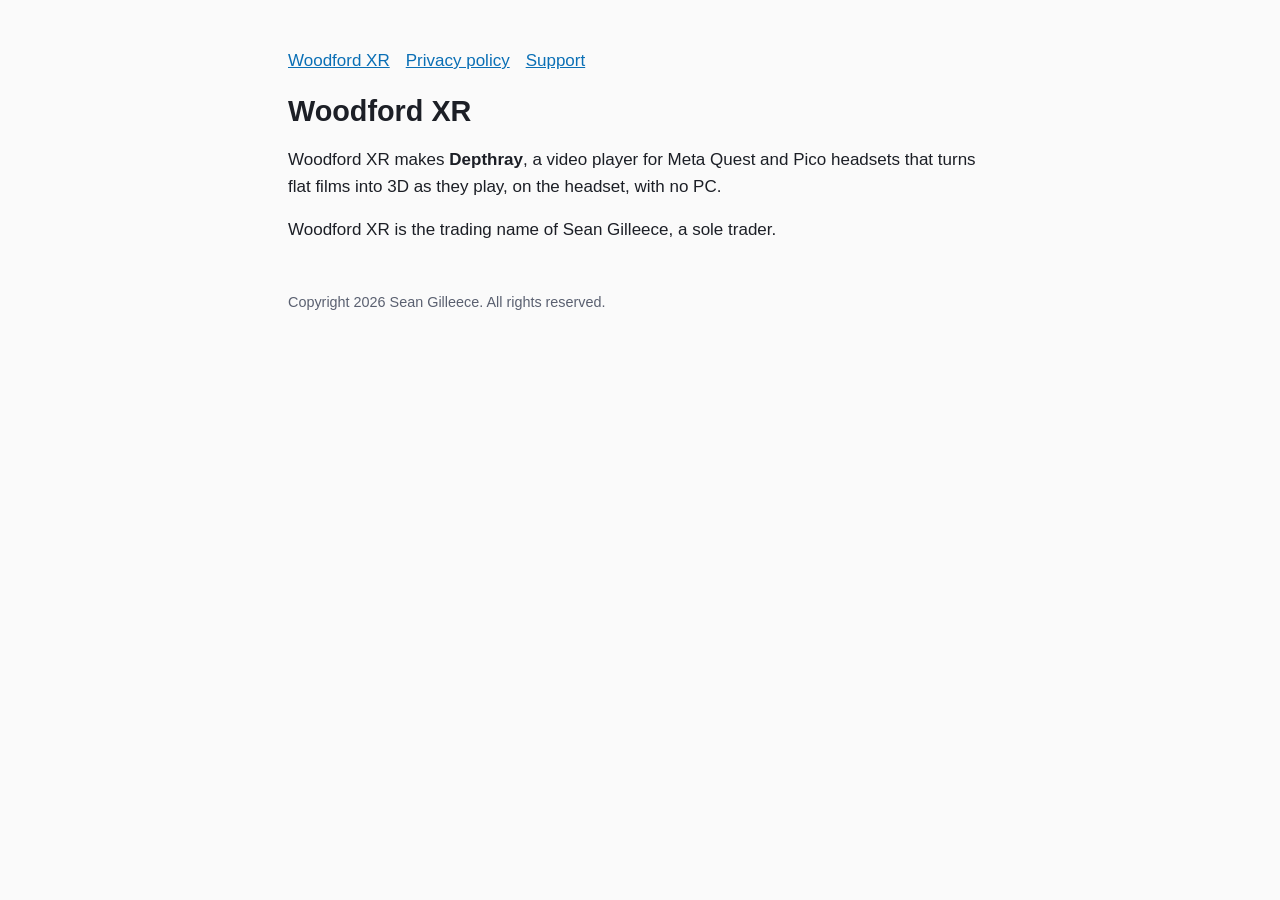
==== index.html @ 8ff9de3e "Woodford XR site: the Depthray privacy policy and support page" ====
<!doctype html>
<html lang="en"><head><meta charset="utf-8"><meta name="viewport" content="width=device-width,initial-scale=1">
<title>Woodford XR</title><link rel="stylesheet" href="style.css"></head>
<body>
<nav><a href="./">Woodford XR</a><a href="privacy.html">Privacy policy</a><a href="support.html">Support</a></nav>
<h1>Woodford XR</h1>
<p>Woodford XR makes <strong>Depthray</strong>, a video player for Meta Quest and Pico headsets that turns flat films into 3D as they play, on the headset, with no PC.</p>
<p>Woodford XR is the trading name of Sean Gilleece, a sole trader.</p>
<footer>Copyright 2026 Sean Gilleece. All rights reserved.</footer>
</body></html>
---- style.css ----
body{max-width:44rem;margin:3rem auto;padding:0 1.25rem;font:17px/1.55 -apple-system,"Segoe UI",Helvetica,Arial,sans-serif;color:#1c1f26;background:#fafafa}
h1,h2{line-height:1.2}h1{font-size:1.8rem}h2{font-size:1.2rem;margin-top:2rem}
a{color:#0a6fb5}nav a{margin-right:1rem}footer{margin-top:3rem;font-size:.9rem;color:#5a6070}
@media(prefers-color-scheme:dark){body{color:#e8eaf0;background:#0f1116}a{color:#6cc0ff}footer{color:#9aa3b5}}
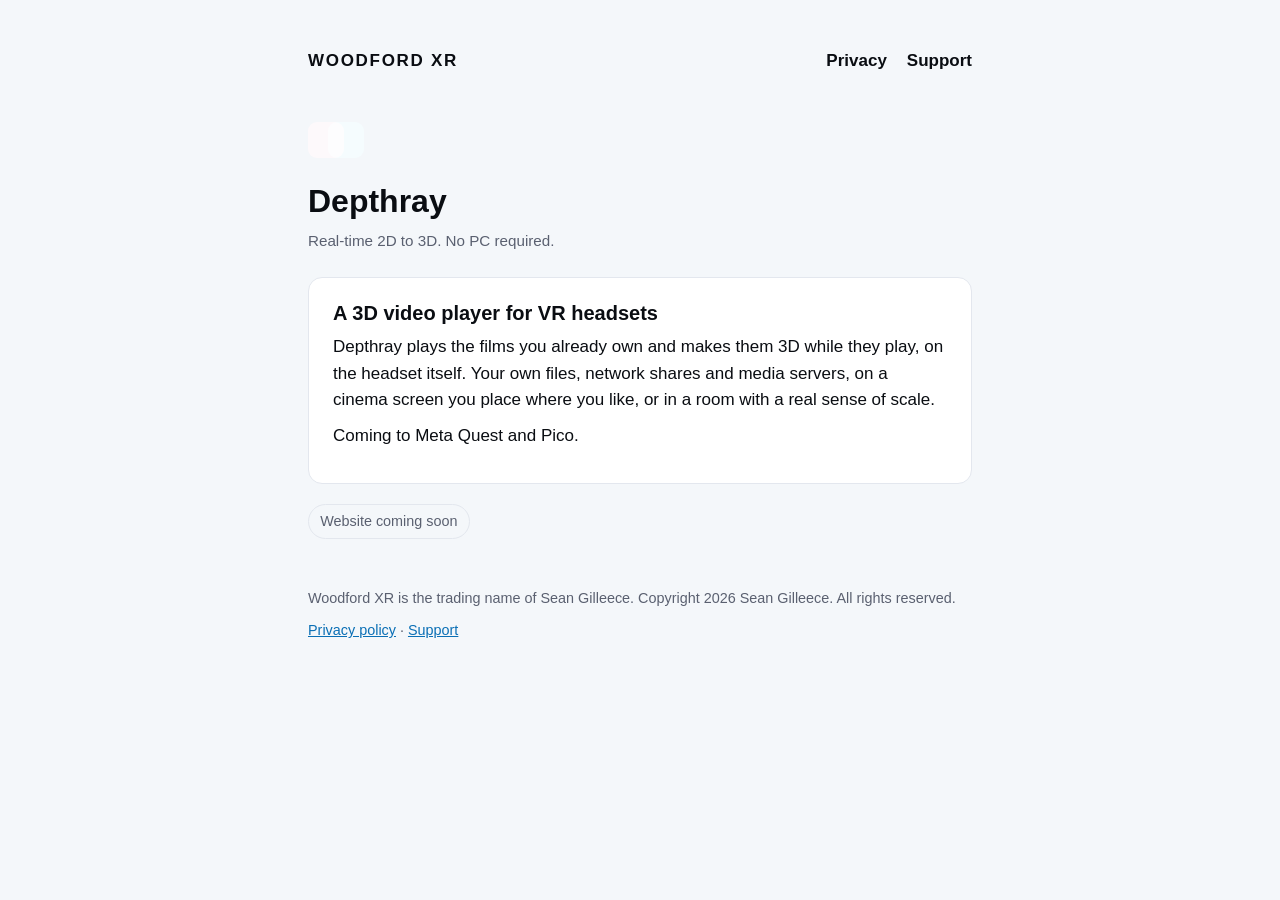
==== commit 229d15a4: "One page product site, the support address" ====
--- a/index.html
+++ b/index.html
@@ -1,10 +1,18 @@
 <!doctype html>
 <html lang="en"><head><meta charset="utf-8"><meta name="viewport" content="width=device-width,initial-scale=1">
-<title>Woodford XR</title><link rel="stylesheet" href="style.css"></head>
-<body>
-<nav><a href="./">Woodford XR</a><a href="privacy.html">Privacy policy</a><a href="support.html">Support</a></nav>
-<h1>Woodford XR</h1>
-<p>Woodford XR makes <strong>Depthray</strong>, a video player for Meta Quest and Pico headsets that turns flat films into 3D as they play, on the headset, with no PC.</p>
-<p>Woodford XR is the trading name of Sean Gilleece, a sole trader.</p>
-<footer>Copyright 2026 Sean Gilleece. All rights reserved.</footer>
-</body></html>
+<title>Woodford XR</title><meta name="description" content="Woodford XR makes Depthray, the real-time 2D to 3D video player for VR headsets.">
+<link rel="stylesheet" href="style.css"></head>
+<body><main>
+<nav><span class="brand">Woodford XR</span><a href="privacy.html">Privacy</a><a href="support.html">Support</a></nav>
+<span class="mark" aria-hidden="true"><i></i><i></i></span>
+<h1>Depthray</h1>
+<p class="tag">Real-time 2D to 3D. No PC required.</p>
+<div class="card">
+<h2>A 3D video player for VR headsets</h2>
+<p>Depthray plays the films you already own and makes them 3D while they play, on the headset itself. Your own files, network shares and media servers, on a cinema screen you place where you like, or in a room with a real sense of scale.</p>
+<p>Coming to Meta Quest and Pico.</p>
+</div>
+<span class="soon">Website coming soon</span>
+<footer><p>Woodford XR is the trading name of Sean Gilleece. Copyright 2026 Sean Gilleece. All rights reserved.</p>
+<p><a href="privacy.html">Privacy policy</a> &middot; <a href="support.html">Support</a></p></footer>
+</main></body></html>
--- a/style.css
+++ b/style.css
@@ -1,4 +1,17 @@
-body{max-width:44rem;margin:3rem auto;padding:0 1.25rem;font:17px/1.55 -apple-system,"Segoe UI",Helvetica,Arial,sans-serif;color:#1c1f26;background:#fafafa}
-h1,h2{line-height:1.2}h1{font-size:1.8rem}h2{font-size:1.2rem;margin-top:2rem}
-a{color:#0a6fb5}nav a{margin-right:1rem}footer{margin-top:3rem;font-size:.9rem;color:#5a6070}
-@media(prefers-color-scheme:dark){body{color:#e8eaf0;background:#0f1116}a{color:#6cc0ff}footer{color:#9aa3b5}}
+:root{--ink:#0a0d12;--paper:#f4f7fa;--mute:#5a6070;--red:#d93a2b;--cyan:#12a9be;--link:#0a6fb5;--card:#ffffff;--line:#e3e7ee}
+@media(prefers-color-scheme:dark){:root{--ink:#e8eaf0;--paper:#0a0d12;--mute:#9aa3b5;--link:#6cc0ff;--card:#141922;--line:#232a36}}
+*{box-sizing:border-box}
+body{margin:0;font:17px/1.55 -apple-system,"Segoe UI",Helvetica,Arial,sans-serif;color:var(--ink);background:var(--paper)}
+main{max-width:44rem;margin:0 auto;padding:3rem 1.25rem 4rem}
+nav{display:flex;gap:1.25rem;align-items:center;margin-bottom:3rem}
+nav a{color:var(--ink);text-decoration:none;font-weight:600}nav a:hover{text-decoration:underline}
+.brand{letter-spacing:.1em;text-transform:uppercase;font-weight:700;margin-right:auto}
+h1,h2{line-height:1.15;margin:0 0 .6rem}h1{font-size:2rem}h2{font-size:1.25rem;margin-top:2rem}
+p{margin:.6rem 0}a{color:var(--link)}
+.mark{display:inline-block;width:56px;height:36px;position:relative;margin-bottom:1rem}
+.mark i{position:absolute;top:0;width:36px;height:36px;border-radius:9px;mix-blend-mode:screen}
+.mark i:first-child{left:0;background:var(--red)}.mark i:last-child{left:20px;background:var(--cyan)}
+.card{background:var(--card);border:1px solid var(--line);border-radius:14px;padding:1.5rem;margin-top:1.5rem}
+.card h2{margin-top:0}.tag{color:var(--mute);font-size:.95rem}
+.soon{display:inline-block;margin-top:1.25rem;padding:.35rem .7rem;border:1px solid var(--line);border-radius:999px;color:var(--mute);font-size:.9rem}
+footer{margin-top:3rem;font-size:.9rem;color:var(--mute)}
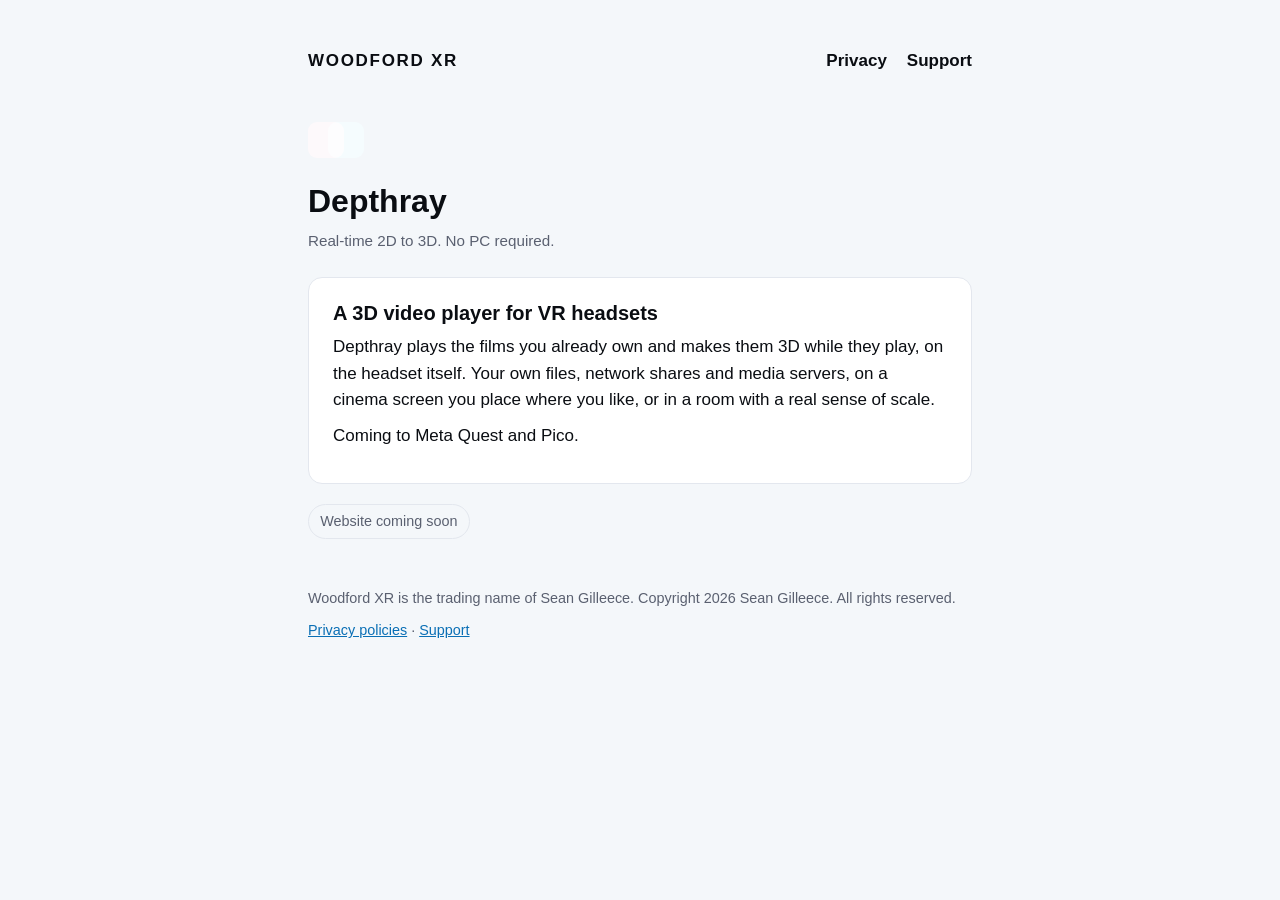
==== commit c03bdd53: "Privacy policies as a list, Depthray's under its own path" ====
--- a/index.html
+++ b/index.html
@@ -14,5 +14,5 @@
 </div>
 <span class="soon">Website coming soon</span>
 <footer><p>Woodford XR is the trading name of Sean Gilleece. Copyright 2026 Sean Gilleece. All rights reserved.</p>
-<p><a href="privacy.html">Privacy policy</a> &middot; <a href="support.html">Support</a></p></footer>
+<p><a href="privacy.html">Privacy policies</a> &middot; <a href="support.html">Support</a></p></footer>
 </main></body></html>
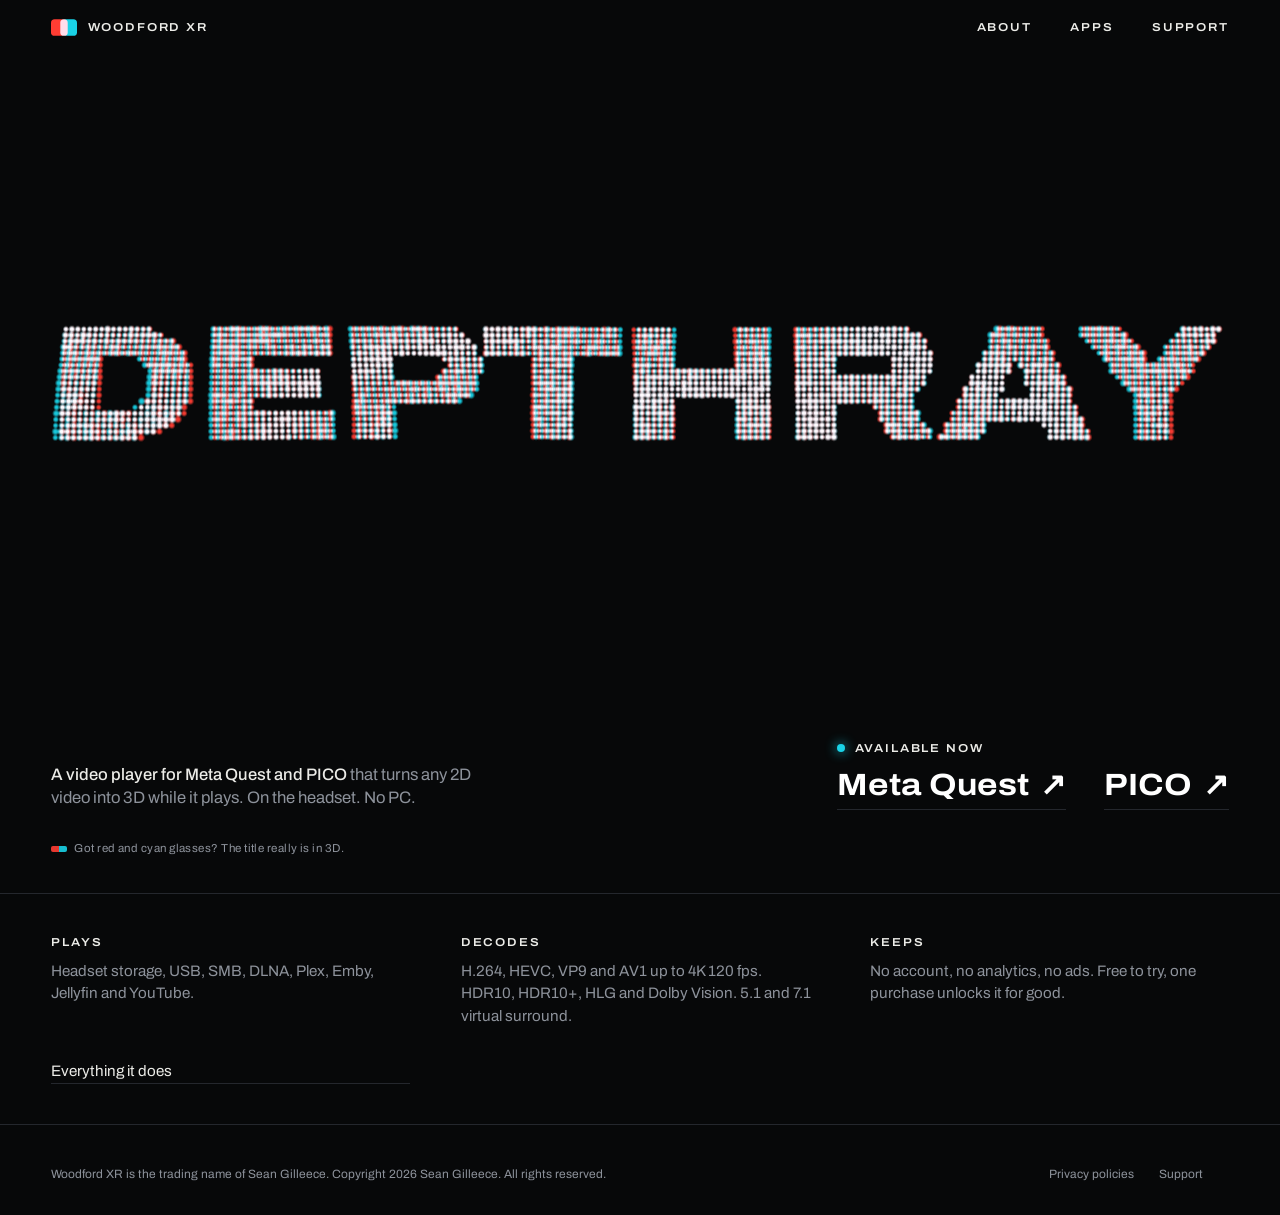
==== commit 829ac3f2: "website overhaul" ====
--- a/index.html
+++ b/index.html
@@ -1,18 +1,31 @@
 <!doctype html>
 <html lang="en"><head><meta charset="utf-8"><meta name="viewport" content="width=device-width,initial-scale=1">
-<title>Woodford XR</title><meta name="description" content="Woodford XR makes Depthray, the real-time 2D to 3D video player for VR headsets.">
+<title>Woodford XR</title>
+<meta name="description" content="Woodford XR makes Depthray, the VR video player that turns any 2D video into 3D while it plays, on Meta Quest and PICO.">
+<meta name="theme-color" content="#070809"><meta name="color-scheme" content="dark">
+<link rel="icon" href="data:image/svg+xml,%3Csvg xmlns=%27http://www.w3.org/2000/svg%27 viewBox=%270 0 32 32%27%3E%3Crect width=%2732%27 height=%2732%27 rx=%276%27 fill=%27%23070809%27/%3E%3Crect x=%274%27 y=%277%27 width=%2718%27 height=%2718%27 rx=%274%27 fill=%27%23ff3d33%27/%3E%3Crect x=%2710%27 y=%277%27 width=%2718%27 height=%2718%27 rx=%274%27 fill=%27%2319d2e6%27 fill-opacity=%27.85%27/%3E%3C/svg%3E">
 <link rel="stylesheet" href="style.css"></head>
-<body><main>
-<nav><span class="brand">Woodford XR</span><a href="privacy.html">Privacy</a><a href="support.html">Support</a></nav>
-<span class="mark" aria-hidden="true"><i></i><i></i></span>
-<h1>Depthray</h1>
-<p class="tag">Real-time 2D to 3D. No PC required.</p>
-<div class="card">
-<h2>A 3D video player for VR headsets</h2>
-<p>Depthray plays the films you already own and makes them 3D while they play, on the headset itself. Your own files, network shares and media servers, on a cinema screen you place where you like, or in a room with a real sense of scale.</p>
-<p>Coming to Meta Quest and Pico.</p>
+<body>
+<header class="top"><a class="brand" href="./"><svg class="mark" viewBox="0 0 28 18" aria-hidden="true"><rect width="18" height="18" rx="4" fill="#ff3d33"/><rect x="10" width="18" height="18" rx="4" fill="#19d2e6" style="mix-blend-mode:screen"/></svg><span>Woodford XR</span></a>
+<nav aria-label="Primary"><a href="about.html">About</a><a href="apps.html">Apps</a><a href="support.html">Support</a></nav></header>
+<main class="hero">
+<canvas class="cloud" aria-hidden="true"></canvas>
+<h1 class="title">Depthray</h1>
+<div class="hero-foot">
+<p class="lede"><b>A video player for Meta Quest and PICO</b> that turns any 2D video into 3D while it plays. On the headset. No PC.</p>
+<div>
+<p class="avail">Available now</p>
+<ul class="stores"><li><a href="https://www.meta.com/en-gb/experiences/depthray-3d-video-player/1343679048826072/" target="_blank" rel="noopener">Meta Quest<span aria-hidden="true">&#8599;</span></a></li><li><a href="https://store-global.picoxr.com/global/detail/1/7687668893993123845" target="_blank" rel="noopener">PICO<span aria-hidden="true">&#8599;</span></a></li></ul>
 </div>
-<span class="soon">Website coming soon</span>
-<footer><p>Woodford XR is the trading name of Sean Gilleece. Copyright 2026 Sean Gilleece. All rights reserved.</p>
-<p><a href="privacy.html">Privacy policies</a> &middot; <a href="support.html">Support</a></p></footer>
-</main></body></html>
+<p class="note">Got red and cyan glasses? The title really is in 3D.</p>
+</div>
+</main>
+<section class="strip" aria-label="What Depthray plays">
+<p><b>Plays</b>Headset storage, USB, SMB, DLNA, Plex, Emby, Jellyfin and YouTube.</p>
+<p><b>Decodes</b>H.264, HEVC, VP9 and AV1 up to 4K 120 fps. HDR10, HDR10+, HLG and Dolby Vision. 5.1 and 7.1 virtual surround.</p>
+<p><b>Keeps</b>No account, no analytics, no ads. Free to try, one purchase unlocks it for good.</p>
+<a href="apps.html">Everything it does</a>
+</section>
+<footer class="foot"><p>Woodford XR is the trading name of Sean Gilleece. Copyright 2026 Sean Gilleece. All rights reserved.</p><p><a href="privacy.html">Privacy policies</a><a href="support.html">Support</a></p></footer>
+<script src="depth.js" defer></script>
+</body></html>
--- a/style.css
+++ b/style.css
@@ -1,17 +1,186 @@
-:root{--ink:#0a0d12;--paper:#f4f7fa;--mute:#5a6070;--red:#d93a2b;--cyan:#12a9be;--link:#0a6fb5;--card:#ffffff;--line:#e3e7ee}
-@media(prefers-color-scheme:dark){:root{--ink:#e8eaf0;--paper:#0a0d12;--mute:#9aa3b5;--link:#6cc0ff;--card:#141922;--line:#232a36}}
-*{box-sizing:border-box}
-body{margin:0;font:17px/1.55 -apple-system,"Segoe UI",Helvetica,Arial,sans-serif;color:var(--ink);background:var(--paper)}
-main{max-width:44rem;margin:0 auto;padding:3rem 1.25rem 4rem}
-nav{display:flex;gap:1.25rem;align-items:center;margin-bottom:3rem}
-nav a{color:var(--ink);text-decoration:none;font-weight:600}nav a:hover{text-decoration:underline}
-.brand{letter-spacing:.1em;text-transform:uppercase;font-weight:700;margin-right:auto}
-h1,h2{line-height:1.15;margin:0 0 .6rem}h1{font-size:2rem}h2{font-size:1.25rem;margin-top:2rem}
-p{margin:.6rem 0}a{color:var(--link)}
-.mark{display:inline-block;width:56px;height:36px;position:relative;margin-bottom:1rem}
-.mark i{position:absolute;top:0;width:36px;height:36px;border-radius:9px;mix-blend-mode:screen}
-.mark i:first-child{left:0;background:var(--red)}.mark i:last-child{left:20px;background:var(--cyan)}
-.card{background:var(--card);border:1px solid var(--line);border-radius:14px;padding:1.5rem;margin-top:1.5rem}
-.card h2{margin-top:0}.tag{color:var(--mute);font-size:.95rem}
-.soon{display:inline-block;margin-top:1.25rem;padding:.35rem .7rem;border:1px solid var(--line);border-radius:999px;color:var(--mute);font-size:.9rem}
-footer{margin-top:3rem;font-size:.9rem;color:var(--mute)}
+/* Woodford XR — one stylesheet for every page.
+   Dark by default; legal pages add class "paper" to <body> for reading. */
+
+@font-face {
+  font-family: "Archivo";
+  src: url("fonts/archivo.woff2") format("woff2");
+  font-weight: 100 900;
+  font-stretch: 62% 125%;
+  font-display: swap;
+}
+
+:root {
+  --bg: #070809;
+  --fg: #ecece8;
+  --mute: #8d929b;
+  --line: #24272d;
+  --red: #ff3d33;
+  --cyan: #19d2e6;
+  --sans: "Archivo", "Helvetica Neue", Helvetica, Arial, "PingFang SC", "Microsoft YaHei", "Noto Sans CJK SC", sans-serif;
+  --gutter: clamp(1.1rem, 4vw, 3.5rem);
+}
+.paper {
+  --bg: #f4f2ed;
+  --fg: #16171a;
+  --mute: #5b5f67;
+  --line: #d9d4ca;
+}
+
+* { box-sizing: border-box; }
+html { background: var(--bg); color: var(--fg); -webkit-text-size-adjust: 100%; }
+body {
+  margin: 0; min-height: 100svh; display: flex; flex-direction: column;
+  background: var(--bg); color: var(--fg);
+  font: 400 1rem/1.5 var(--sans); font-stretch: 100%;
+}
+a { color: inherit; }
+::selection { background: var(--cyan); color: #06181b; }
+:focus-visible { outline: 2px solid var(--cyan); outline-offset: 4px; }
+
+/* ---------- chrome ---------- */
+.top {
+  display: flex; justify-content: space-between; align-items: center; gap: 1rem;
+  padding: 1.2rem var(--gutter);
+  font-size: .72rem; letter-spacing: .16em; text-transform: uppercase; font-weight: 600; font-stretch: 112%;
+}
+.brand { display: inline-flex; align-items: center; gap: .65rem; text-decoration: none; white-space: nowrap; }
+.mark { width: 26px; height: 17px; isolation: isolate; flex: none; }
+.top nav { display: flex; gap: clamp(1.1rem, 3vw, 2.4rem); }
+.top a { text-decoration: none; transition: text-shadow .25s; }
+.top a:hover { text-shadow: -.09em 0 var(--red), .09em 0 var(--cyan); }
+.top nav a[aria-current] { color: var(--mute); }
+
+.foot {
+  margin-top: auto; padding: 2.5rem var(--gutter) 2rem; display: flex; flex-wrap: wrap; gap: .8rem 2.5rem;
+  justify-content: space-between; font-size: .75rem; color: var(--mute); border-top: 1px solid var(--line);
+}
+.foot p { margin: 0; }
+.foot a { text-decoration: none; margin-right: 1.6rem; text-underline-offset: .25em; }
+.foot a:hover { text-decoration: underline; }
+
+/* ---------- landing ---------- */
+.hero {
+  position: relative; display: grid; grid-template-rows: 1fr auto;
+  min-height: calc(100svh - 3.9rem); overflow: hidden;
+}
+.cloud { position: absolute; inset: 0; width: 100%; height: 100%; display: block; }
+.title {
+  position: relative; grid-row: 1; align-self: center; justify-self: center; margin: 0; padding: 0 var(--gutter);
+  font-weight: 900; font-stretch: 125%; text-transform: uppercase; color: #fff;
+  font-size: clamp(2.6rem, 11.5vw, 13rem); line-height: 1; letter-spacing: -.01em;
+  text-shadow: -.035em 0 var(--red), .035em 0 var(--cyan);
+  transition: opacity .6s;
+}
+.cloud-on .title { opacity: 0; }
+
+.hero-foot {
+  position: relative; grid-row: 2; display: grid; grid-template-columns: minmax(0, 1fr) auto; gap: 1.5rem 3rem;
+  align-items: end; padding: 1rem var(--gutter) clamp(1.4rem, 4vh, 2.8rem);
+}
+.lede { margin: 0; max-width: 27rem; color: var(--mute); font-size: clamp(1rem, 1.3vw, 1.2rem); line-height: 1.4; text-wrap: pretty; }
+.lede b { color: var(--fg); font-weight: 500; }
+
+.avail { margin: 0 0 .7rem; font-size: .72rem; letter-spacing: .16em; text-transform: uppercase; font-weight: 600; font-stretch: 112%; display: flex; align-items: center; gap: .6rem; }
+.avail::before { content: ""; width: 8px; height: 8px; border-radius: 50%; background: var(--cyan); box-shadow: 0 0 12px var(--cyan); }
+.stores { list-style: none; margin: 0; padding: 0; display: flex; gap: clamp(1.2rem, 3vw, 2.5rem); }
+.stores a {
+  display: inline-block; text-decoration: none; color: #fff; font-weight: 700; font-stretch: 112%;
+  font-size: clamp(1.3rem, 2.4vw, 2rem); line-height: 1.1; padding-bottom: .22em; border-bottom: 1px solid var(--line);
+  transition: border-color .25s, text-shadow .25s;
+}
+.stores a span { display: inline-block; margin-left: .35em; transition: transform .25s; }
+.stores a:hover, .stores a:focus-visible { border-color: #fff; text-shadow: -.05em 0 var(--red), .05em 0 var(--cyan); }
+.stores a:hover span { transform: translate(.15em, -.15em); }
+.note { grid-column: 1 / -1; margin: .4rem 0 0; font-size: .72rem; color: var(--mute); letter-spacing: .04em; }
+.note::before { content: ""; display: inline-block; width: 1.4em; height: .55em; margin-right: .6em; vertical-align: -.02em;
+  background: linear-gradient(90deg, var(--red) 0 50%, var(--cyan) 50% 100%); border-radius: 2px; opacity: .9; }
+
+.strip {
+  display: grid; grid-template-columns: repeat(auto-fit, minmax(17rem, 1fr)); gap: 2rem var(--gutter);
+  padding: 2.5rem var(--gutter); border-top: 1px solid var(--line); color: var(--mute); font-size: .95rem; line-height: 1.5;
+}
+.strip p { margin: 0; max-width: 24rem; text-wrap: pretty; }
+.strip b { color: var(--fg); font-weight: 600; display: block; font-size: .72rem; letter-spacing: .16em; text-transform: uppercase; font-stretch: 112%; margin-bottom: .5rem; }
+.strip a { color: var(--fg); text-decoration: none; border-bottom: 1px solid var(--line); align-self: start; }
+.strip a:hover { border-color: var(--fg); }
+
+/* ---------- inner pages ---------- */
+.page { padding: clamp(1rem, 4vh, 3rem) var(--gutter) clamp(3rem, 8vh, 6rem); width: 100%; }
+.kicker { margin: 0 0 clamp(2rem, 6vh, 4rem); font-size: .72rem; letter-spacing: .16em; text-transform: uppercase; font-weight: 600; font-stretch: 112%; color: var(--mute); }
+.big {
+  margin: 0; font-weight: 900; font-stretch: 125%; text-transform: uppercase; line-height: .95; letter-spacing: -.01em;
+  font-size: clamp(2.4rem, 8vw, 7rem); text-shadow: -.03em 0 var(--red), .03em 0 var(--cyan); color: #fff;
+}
+.paper .big { color: var(--fg); text-shadow: none; }
+.h2 { margin: 0 0 1.5rem; font-weight: 700; font-stretch: 118%; font-size: clamp(1.5rem, 3.4vw, 2.6rem); line-height: 1.05; letter-spacing: -.01em; }
+
+.app { display: grid; grid-template-columns: minmax(0, 1.1fr) minmax(0, 1fr); gap: 2.5rem var(--gutter); align-items: start; margin-bottom: clamp(4rem, 10vh, 7rem); }
+.app-head { grid-column: 1 / -1; display: grid; grid-template-columns: minmax(0, 1fr) auto; gap: 1.5rem 3rem; align-items: end; }
+.app-head .stores { padding-bottom: .3rem; }
+.app > .lede { max-width: 30rem; font-size: clamp(1.1rem, 1.6vw, 1.45rem); color: var(--fg); }
+.app > .lede b { font-weight: 700; }
+
+.spec { margin: 0; display: grid; grid-template-columns: 7.5rem minmax(0, 1fr); border-top: 1px solid var(--line); }
+.spec dt, .spec dd { margin: 0; padding: .85rem 0; border-bottom: 1px solid var(--line); }
+.spec dt { font-size: .72rem; letter-spacing: .16em; text-transform: uppercase; font-weight: 600; font-stretch: 112%; color: var(--mute); padding-top: 1rem; }
+.spec dd { color: var(--fg); font-size: .95rem; line-height: 1.5; text-wrap: pretty; }
+
+.oss p.intro { margin: 0 0 2rem; max-width: 36rem; color: var(--mute); text-wrap: pretty; }
+.rows { list-style: none; margin: 0; padding: 0; border-top: 1px solid var(--line); counter-reset: row; }
+.rows li { display: grid; grid-template-columns: 2.2rem minmax(0, 1fr) auto; gap: .4rem 1.5rem; align-items: baseline; padding: 1.3rem 0; border-bottom: 1px solid var(--line); }
+.rows li::before { counter-increment: row; content: counter(row, decimal-leading-zero); font-size: .72rem; letter-spacing: .1em; color: var(--mute); font-weight: 600; grid-row: 1 / span 2; align-self: start; padding-top: .35rem; }
+.rows h3 { margin: 0; font-size: clamp(1.15rem, 2vw, 1.5rem); font-weight: 700; font-stretch: 112%; line-height: 1.15; }
+.rows h3 a { text-decoration: none; transition: text-shadow .25s; }
+.rows h3 a:hover { text-shadow: -.05em 0 var(--red), .05em 0 var(--cyan); }
+.rows p { margin: 0; color: var(--mute); font-size: .95rem; grid-column: 2; max-width: 44rem; text-wrap: pretty; }
+.rows .meta { font-size: .72rem; letter-spacing: .12em; text-transform: uppercase; font-weight: 600; font-stretch: 112%; color: var(--mute); grid-column: 3; grid-row: 1; white-space: nowrap; }
+.rows .meta a { text-decoration: none; color: var(--fg); border-bottom: 1px solid var(--line); padding-bottom: .15em; }
+.rows .meta a:hover { border-color: var(--fg); }
+
+.prose { max-width: 40rem; }
+.prose p { margin: 0 0 1.2rem; font-size: clamp(1rem, 1.3vw, 1.15rem); line-height: 1.55; text-wrap: pretty; }
+.prose p.lead { font-size: clamp(1.25rem, 2.2vw, 1.8rem); line-height: 1.3; font-weight: 500; font-stretch: 108%; margin-bottom: 2rem; letter-spacing: -.005em; }
+.prose a { text-decoration-thickness: 1px; text-underline-offset: .22em; text-decoration-color: var(--mute); }
+.prose a:hover { text-decoration-color: currentColor; }
+.prose h2 { margin: 2.4rem 0 .6rem; font-size: .72rem; letter-spacing: .16em; text-transform: uppercase; font-weight: 600; font-stretch: 112%; color: var(--mute); }
+.prose ul { padding-left: 1.2rem; margin: 0 0 1.2rem; }
+.prose li { margin: .4rem 0; }
+
+.policies { list-style: none; padding: 0; margin: 0 0 2.5rem; border-top: 1px solid var(--line); max-width: 40rem; }
+.policies li { padding: 1.2rem 0; border-bottom: 1px solid var(--line); }
+.policies h2 { margin: 0 0 .3rem; font-size: 1.3rem; font-weight: 700; font-stretch: 112%; letter-spacing: 0; text-transform: none; color: var(--fg); }
+.policies p { margin: 0; color: var(--mute); font-size: .95rem; }
+
+/* legal text: paper scheme, comfortable measure */
+.legal { max-width: 42rem; }
+.legal h1 { font-size: clamp(1.8rem, 4vw, 2.6rem); font-weight: 800; font-stretch: 112%; line-height: 1.1; letter-spacing: -.01em; margin: 0 0 1.5rem; }
+.legal h2 { font-size: 1.1rem; font-weight: 700; font-stretch: 108%; margin: 2.2rem 0 .5rem; }
+.legal p, .legal li { line-height: 1.6; }
+.legal p { margin: 0 0 1rem; }
+.legal ul { padding-left: 1.2rem; }
+.legal li { margin: .5rem 0; }
+.legal a { text-underline-offset: .2em; text-decoration-thickness: 1px; }
+
+/* ---------- responsive ---------- */
+@media (max-width: 760px) {
+  .top { padding-top: 1rem; padding-bottom: 1rem; font-size: .68rem; letter-spacing: .12em; }
+  .top nav { gap: 1rem; }
+  .hero { min-height: calc(100svh - 3.5rem); }
+  .hero-foot { grid-template-columns: 1fr; gap: 1.4rem; }
+  .stores a { font-size: 1.45rem; }
+  .app, .app-head { grid-template-columns: 1fr; }
+  .spec { grid-template-columns: 1fr; }
+  .spec dt { padding-bottom: 0; border-bottom: 0; }
+  .spec dd { padding-top: .35rem; }
+  .rows li { grid-template-columns: 2rem minmax(0, 1fr); }
+  .rows .meta { grid-column: 2; grid-row: auto; white-space: normal; }
+  .foot { flex-direction: column; }
+}
+@media (max-width: 430px) {
+  .top { font-size: .62rem; letter-spacing: .1em; }
+  .top nav { gap: .85rem; }
+  .brand { gap: .5rem; }
+}
+@media (prefers-reduced-motion: reduce) {
+  * { transition: none !important; }
+}
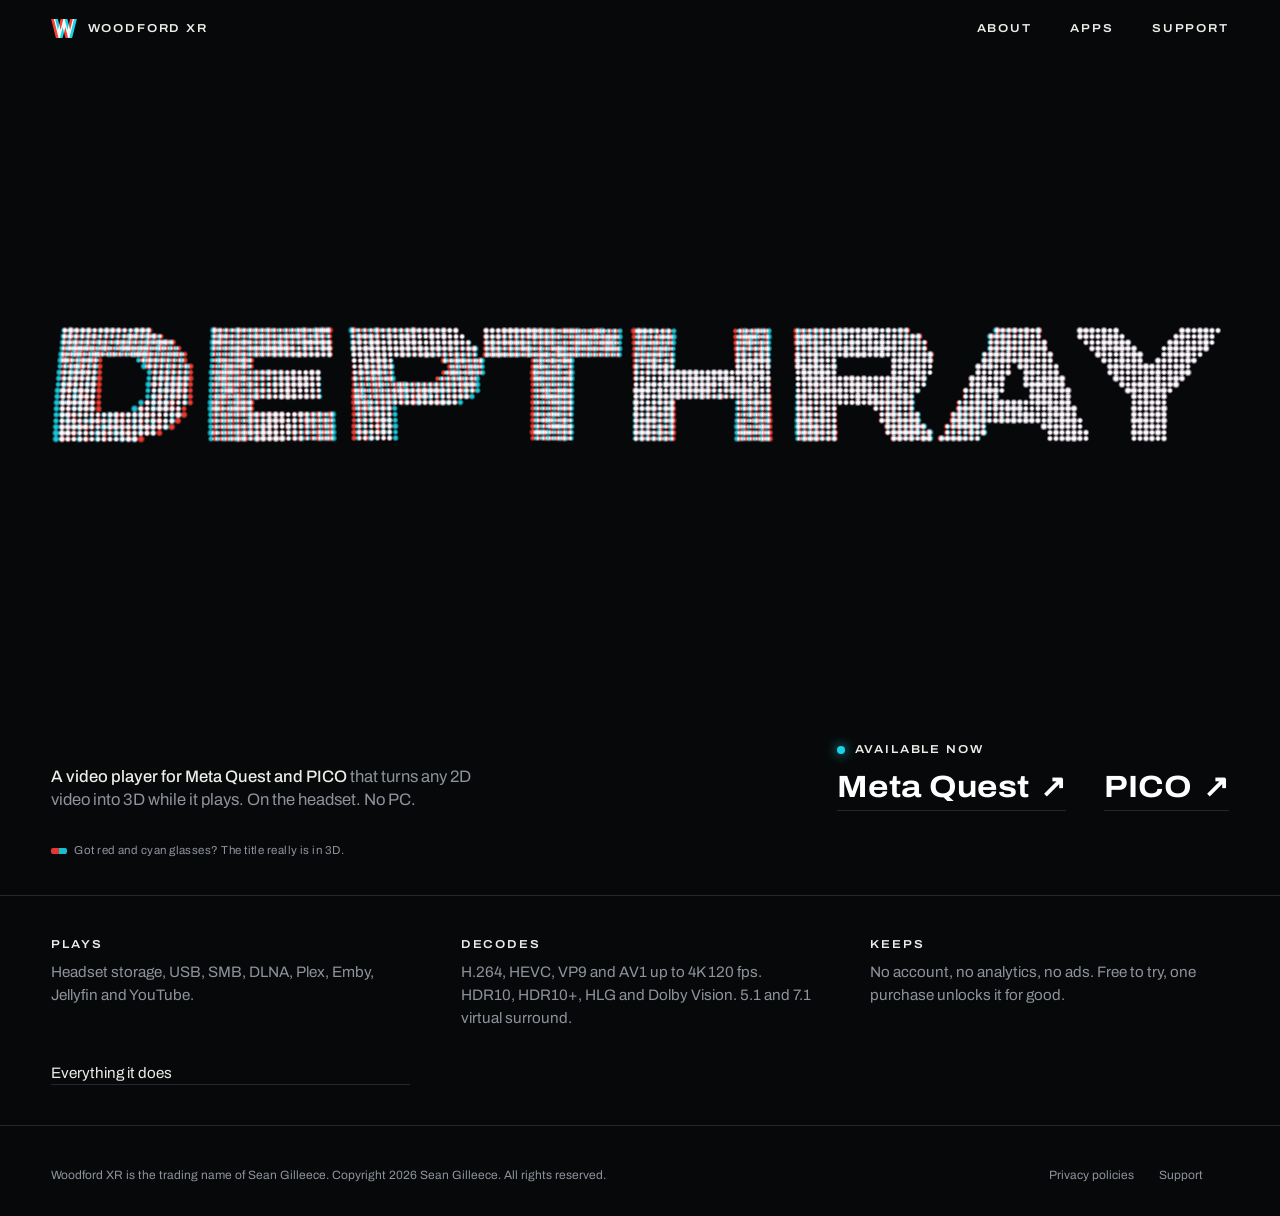
==== commit 0208d501: "Use the Stereo W mark across the site Header mark on every page is now the Stereo W, with red, cyan " ====
--- a/index.html
+++ b/index.html
@@ -3,10 +3,11 @@
 <title>Woodford XR</title>
 <meta name="description" content="Woodford XR makes Depthray, the VR video player that turns any 2D video into 3D while it plays, on Meta Quest and PICO.">
 <meta name="theme-color" content="#070809"><meta name="color-scheme" content="dark">
-<link rel="icon" href="data:image/svg+xml,%3Csvg xmlns=%27http://www.w3.org/2000/svg%27 viewBox=%270 0 32 32%27%3E%3Crect width=%2732%27 height=%2732%27 rx=%276%27 fill=%27%23070809%27/%3E%3Crect x=%274%27 y=%277%27 width=%2718%27 height=%2718%27 rx=%274%27 fill=%27%23ff3d33%27/%3E%3Crect x=%2710%27 y=%277%27 width=%2718%27 height=%2718%27 rx=%274%27 fill=%27%2319d2e6%27 fill-opacity=%27.85%27/%3E%3C/svg%3E">
+<link rel="icon" href="/brand/favicon/favicon.svg" type="image/svg+xml"><link rel="icon" href="/brand/favicon/favicon-32.png" sizes="32x32" type="image/png"><link rel="apple-touch-icon" href="/brand/favicon/apple-touch-icon-180.png">
+<meta property="og:image" content="https://www.woodfordxr.com/brand/social/og-image-dark-1200x630.png"><meta name="twitter:card" content="summary_large_image">
 <link rel="stylesheet" href="style.css"></head>
 <body>
-<header class="top"><a class="brand" href="./"><svg class="mark" viewBox="0 0 28 18" aria-hidden="true"><rect width="18" height="18" rx="4" fill="#ff3d33"/><rect x="10" width="18" height="18" rx="4" fill="#19d2e6" style="mix-blend-mode:screen"/></svg><span>Woodford XR</span></a>
+<header class="top"><a class="brand" href="./"><svg class="mark" viewBox="-1.5 12 103 76" aria-hidden="true"><defs><clipPath id="wl"><polygon points="4,12 20,12 31,56 42,12 58,12 69,56 80,12 96,12 77,88 61,88 50,44 39,88 23,88" transform="translate(-5.5 0)"/></clipPath></defs><polygon points="4,12 20,12 31,56 42,12 58,12 69,56 80,12 96,12 77,88 61,88 50,44 39,88 23,88" transform="translate(-5.5 0)" fill="var(--red)"/><polygon points="4,12 20,12 31,56 42,12 58,12 69,56 80,12 96,12 77,88 61,88 50,44 39,88 23,88" transform="translate(5.5 0)" fill="var(--cyan)"/><g clip-path="url(#wl)"><polygon points="4,12 20,12 31,56 42,12 58,12 69,56 80,12 96,12 77,88 61,88 50,44 39,88 23,88" transform="translate(5.5 0)" fill="var(--core)"/></g></svg><span>Woodford XR</span></a>
 <nav aria-label="Primary"><a href="about.html">About</a><a href="apps.html">Apps</a><a href="support.html">Support</a></nav></header>
 <main class="hero">
 <canvas class="cloud" aria-hidden="true"></canvas>
--- a/style.css
+++ b/style.css
@@ -16,6 +16,7 @@
   --line: #24272d;
   --red: #ff3d33;
   --cyan: #19d2e6;
+  --core: #f7f7f2;
   --sans: "Archivo", "Helvetica Neue", Helvetica, Arial, "PingFang SC", "Microsoft YaHei", "Noto Sans CJK SC", sans-serif;
   --gutter: clamp(1.1rem, 4vw, 3.5rem);
 }
@@ -24,6 +25,9 @@
   --fg: #16171a;
   --mute: #5b5f67;
   --line: #d9d4ca;
+  --red: #e8362d;
+  --cyan: #12b4c6;
+  --core: #fff;
 }
 
 * { box-sizing: border-box; }
@@ -44,7 +48,7 @@
   font-size: .72rem; letter-spacing: .16em; text-transform: uppercase; font-weight: 600; font-stretch: 112%;
 }
 .brand { display: inline-flex; align-items: center; gap: .65rem; text-decoration: none; white-space: nowrap; }
-.mark { width: 26px; height: 17px; isolation: isolate; flex: none; }
+.mark { width: 26px; height: 19px; flex: none; }
 .top nav { display: flex; gap: clamp(1.1rem, 3vw, 2.4rem); }
 .top a { text-decoration: none; transition: text-shadow .25s; }
 .top a:hover { text-shadow: -.09em 0 var(--red), .09em 0 var(--cyan); }
